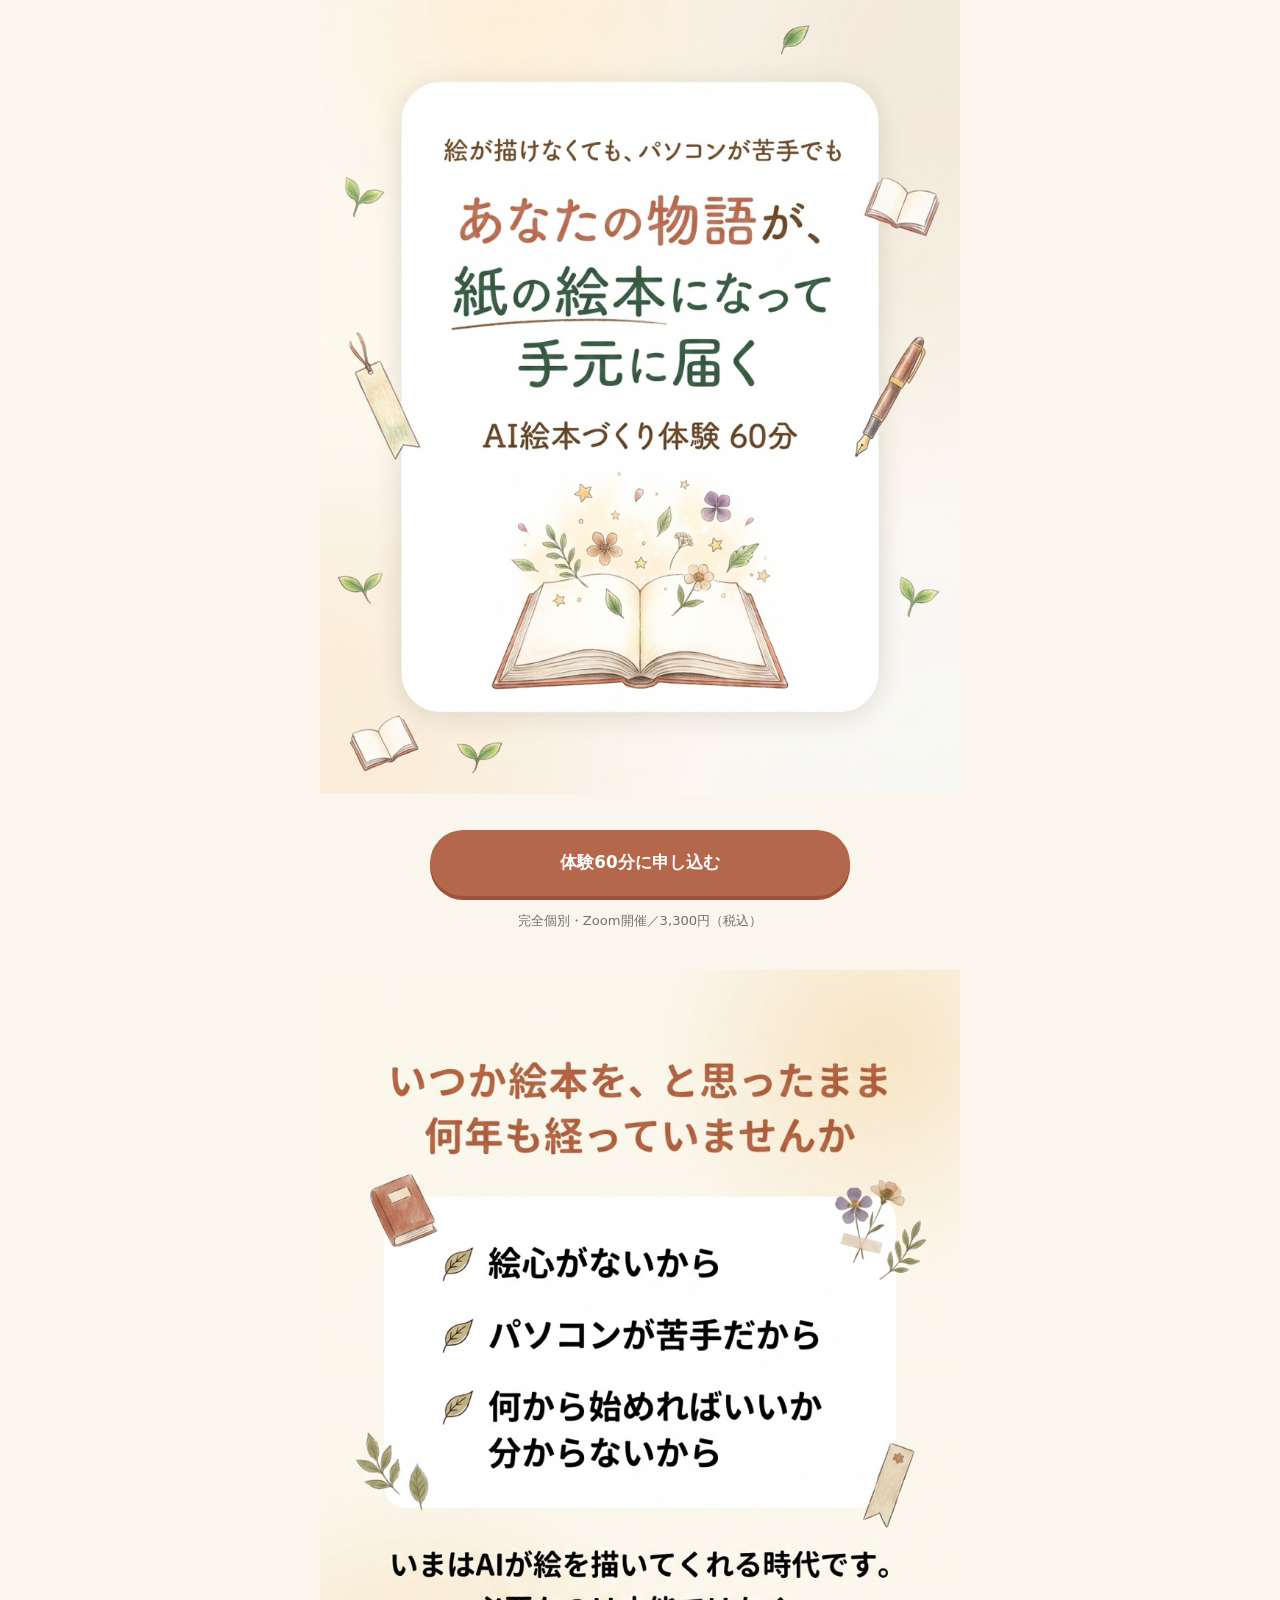
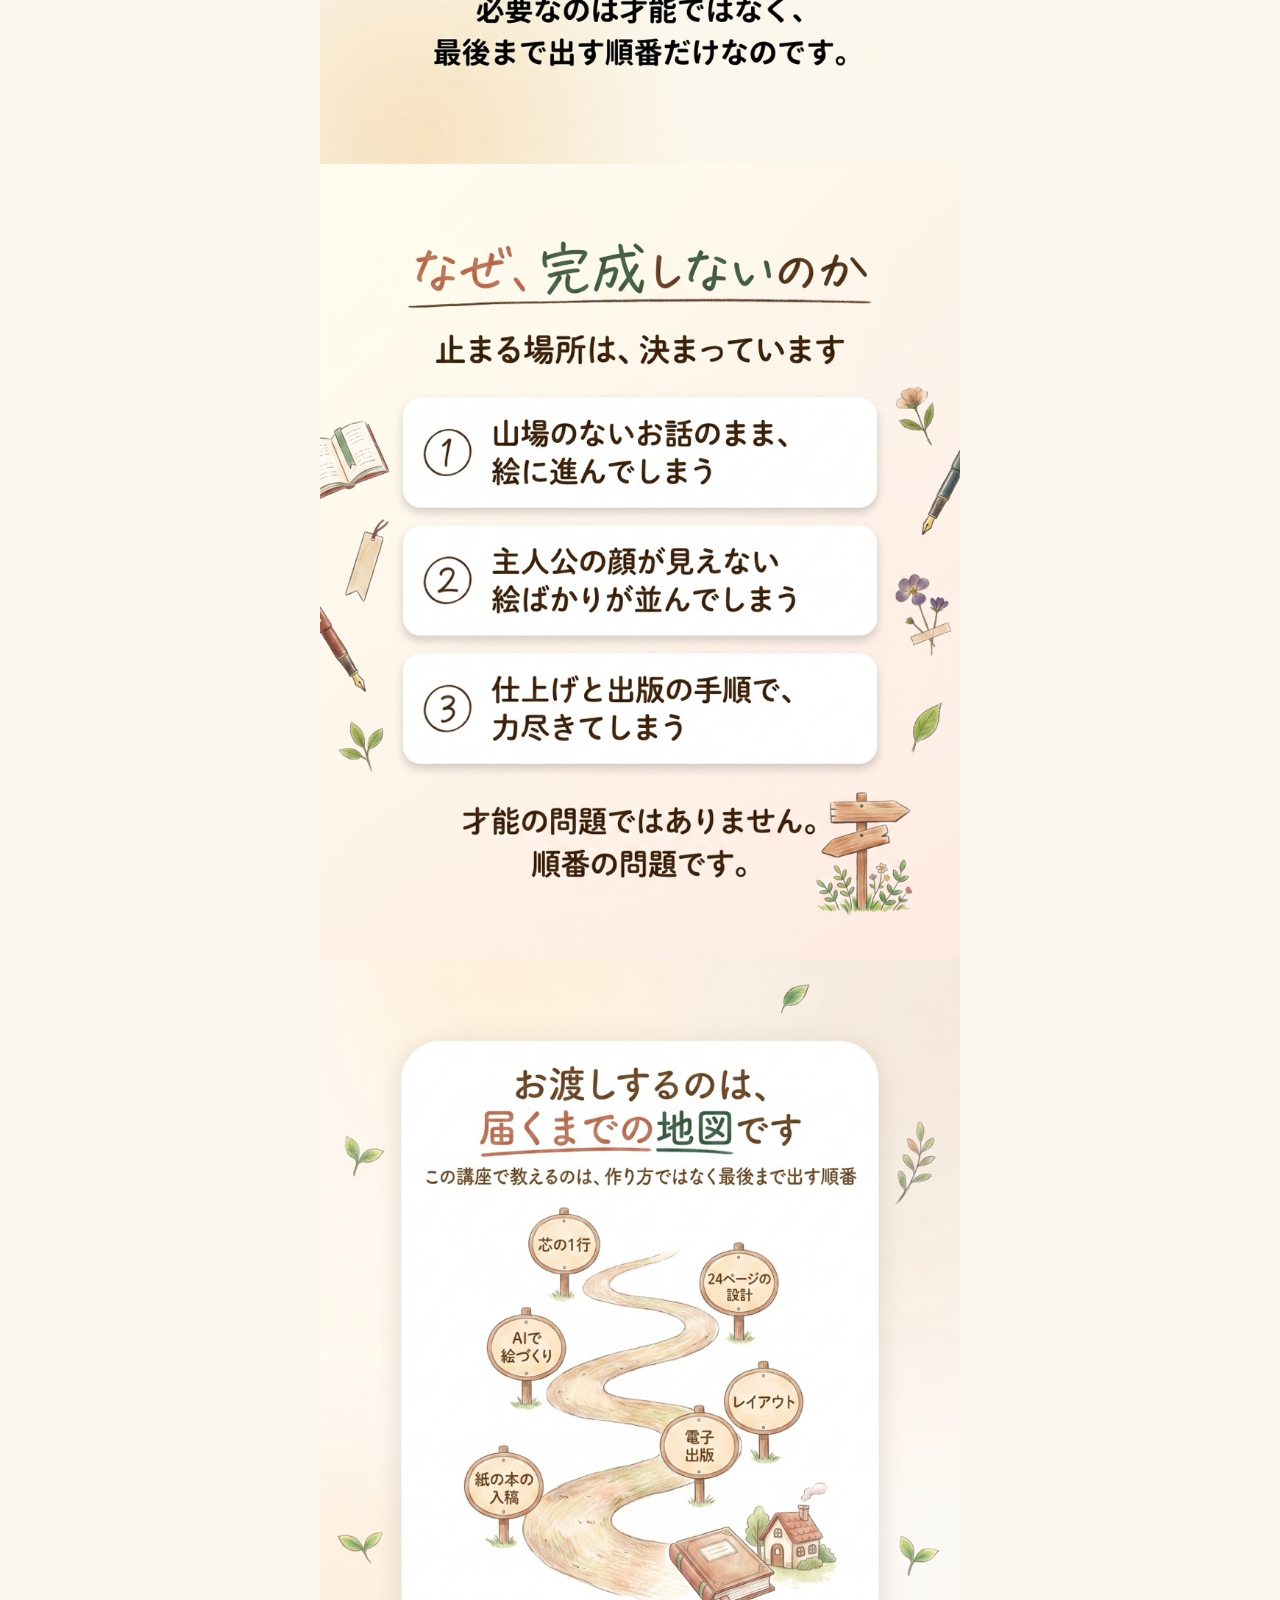
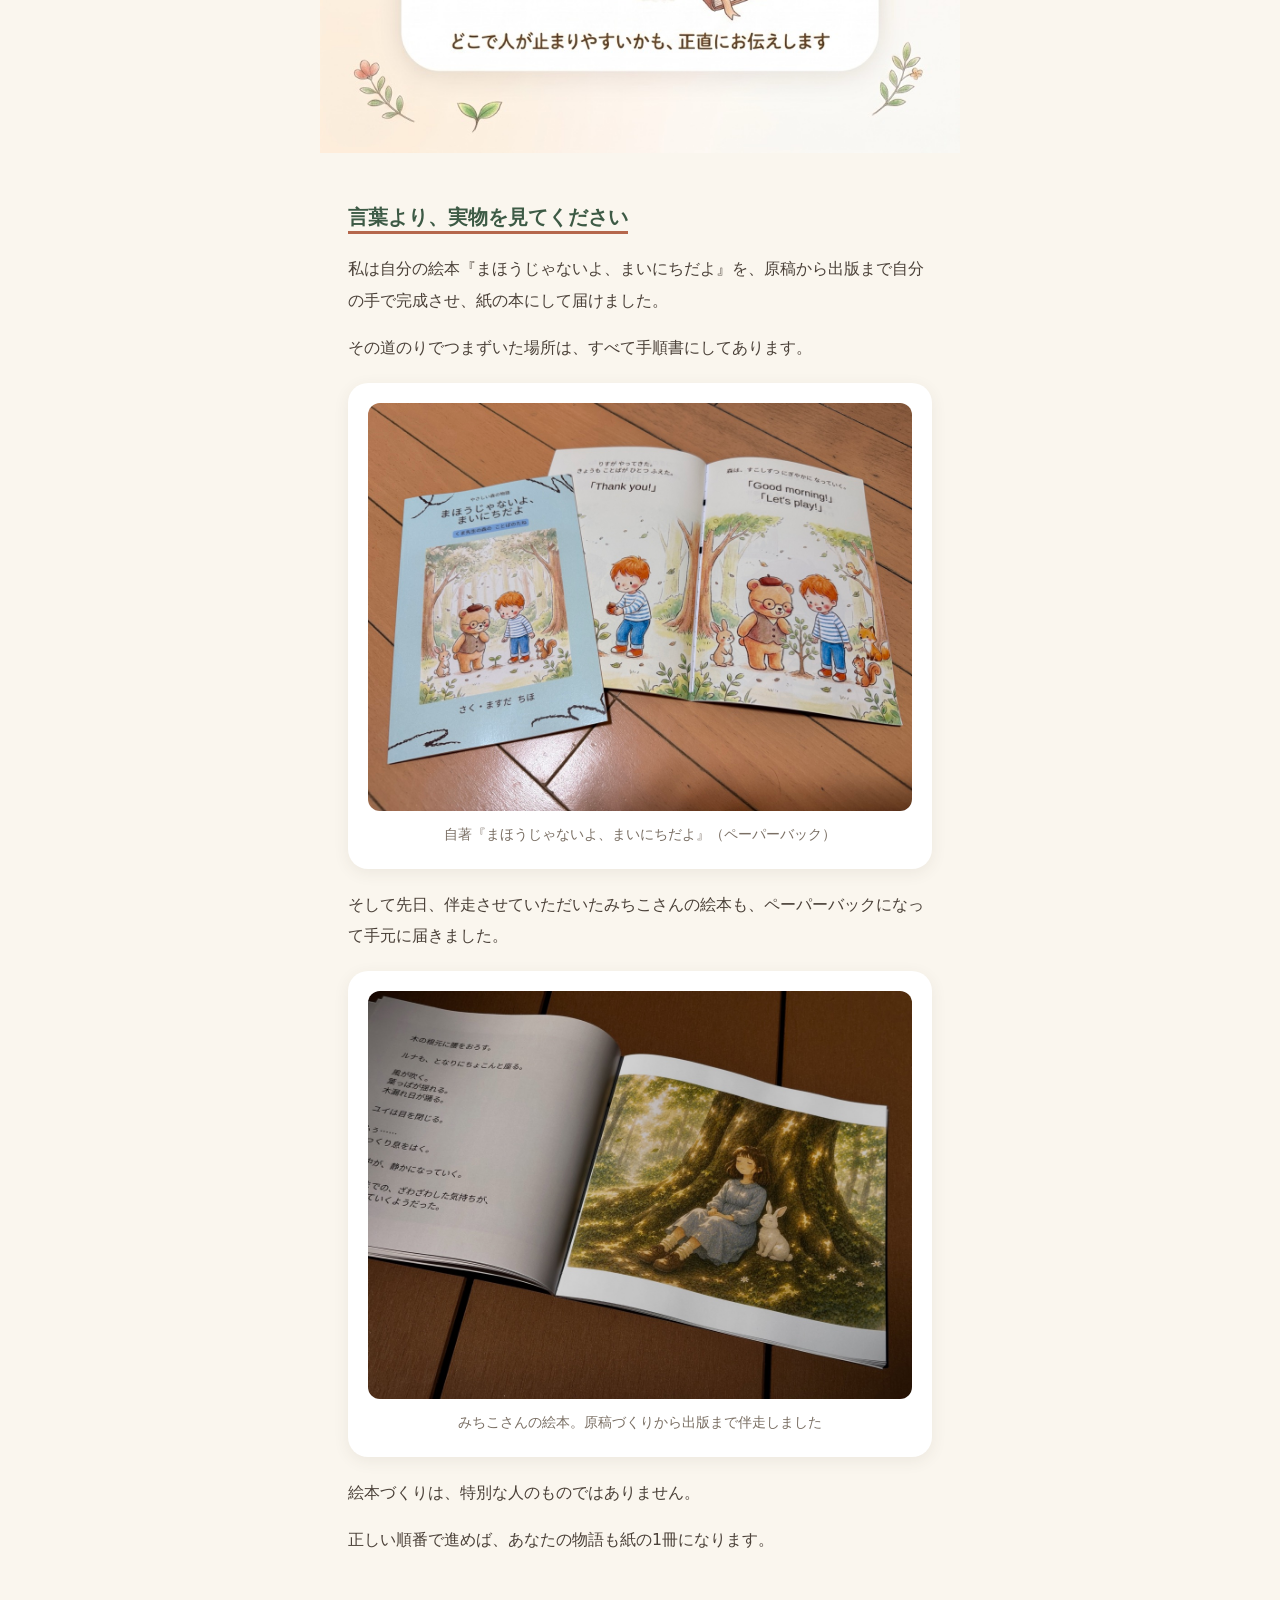
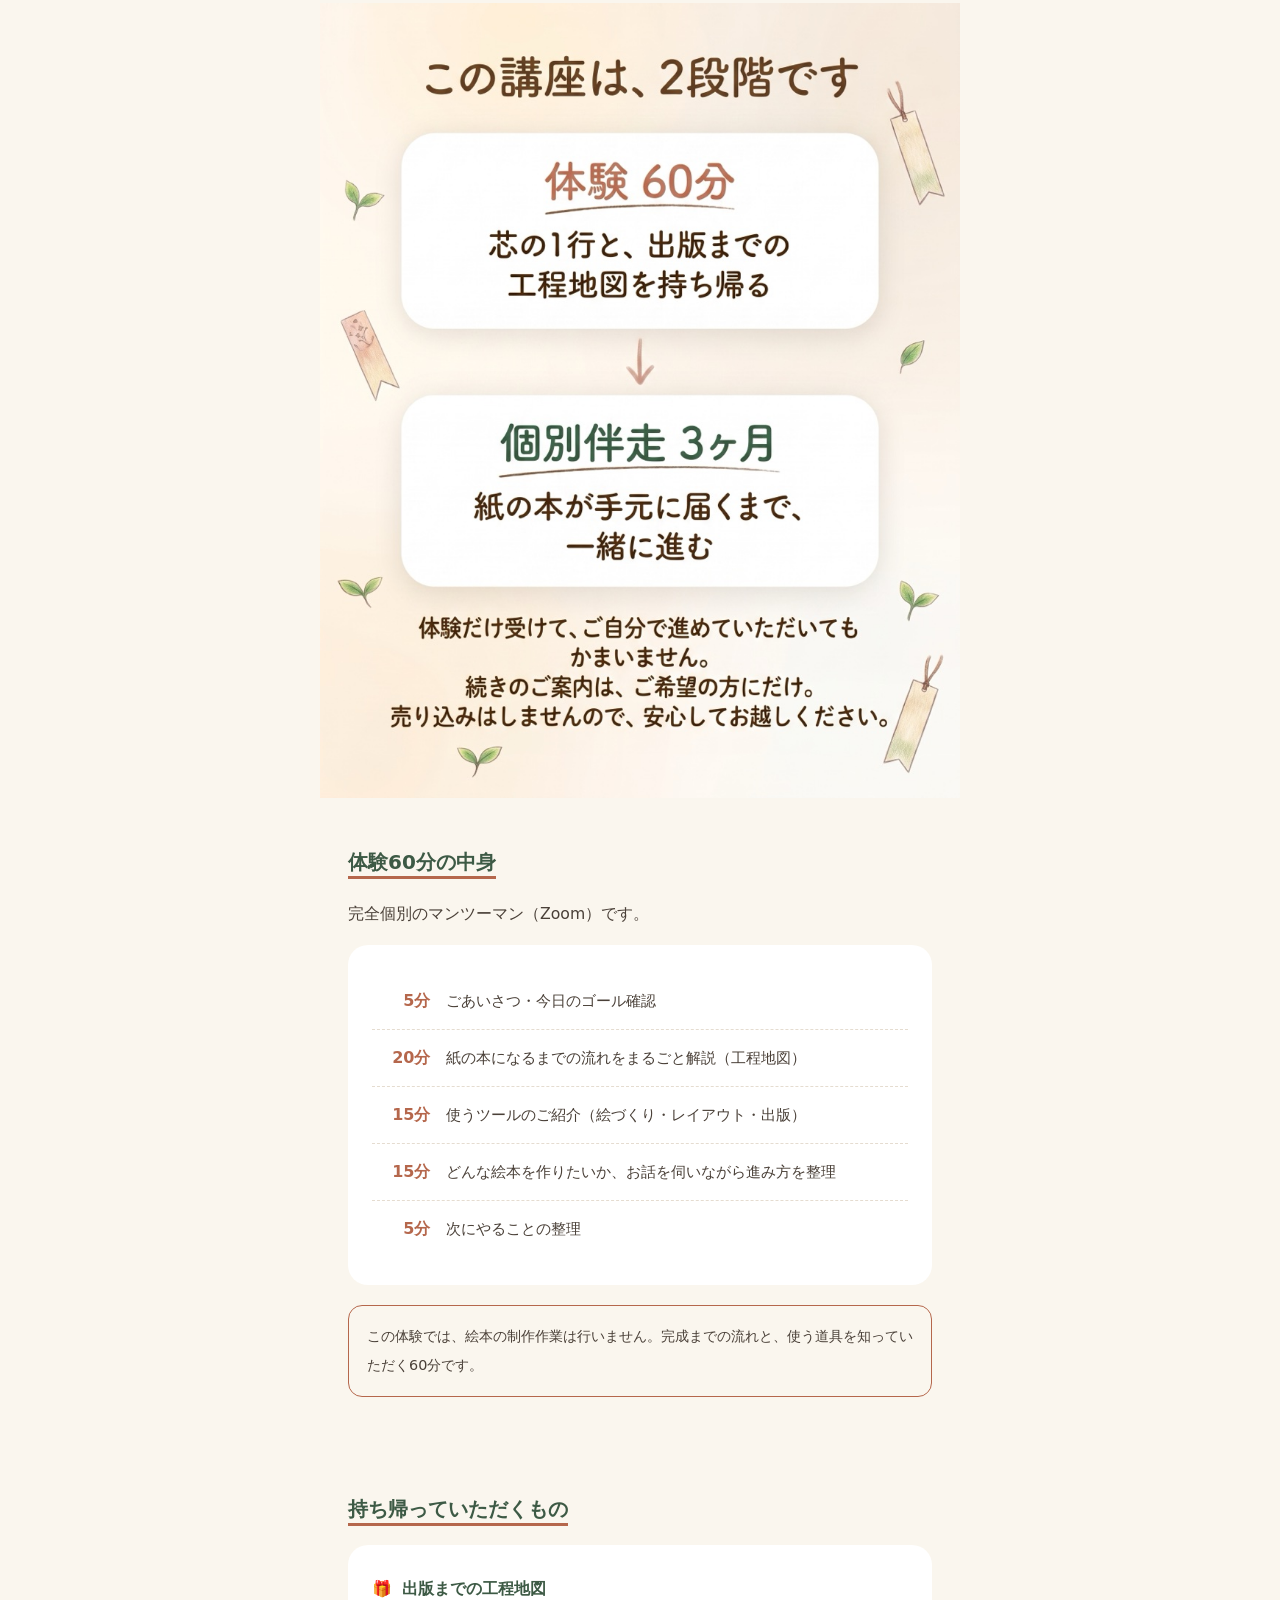
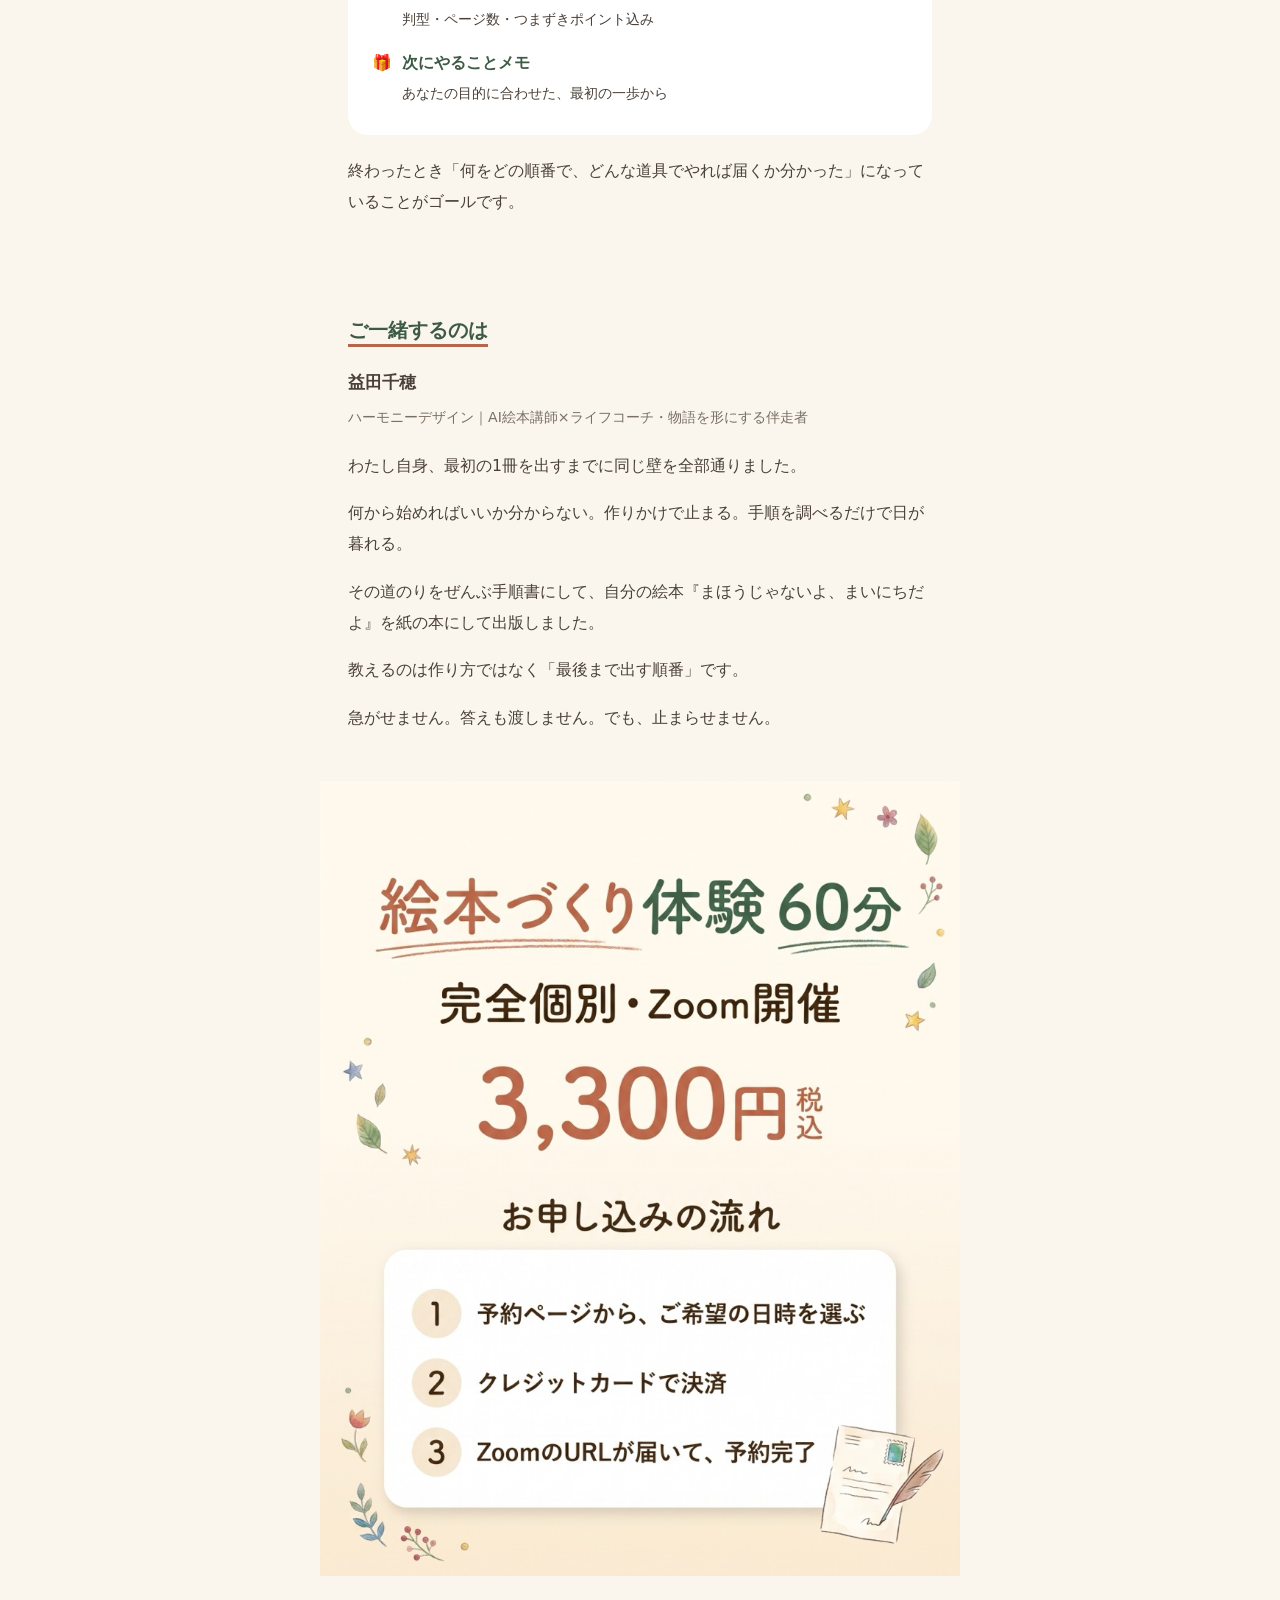
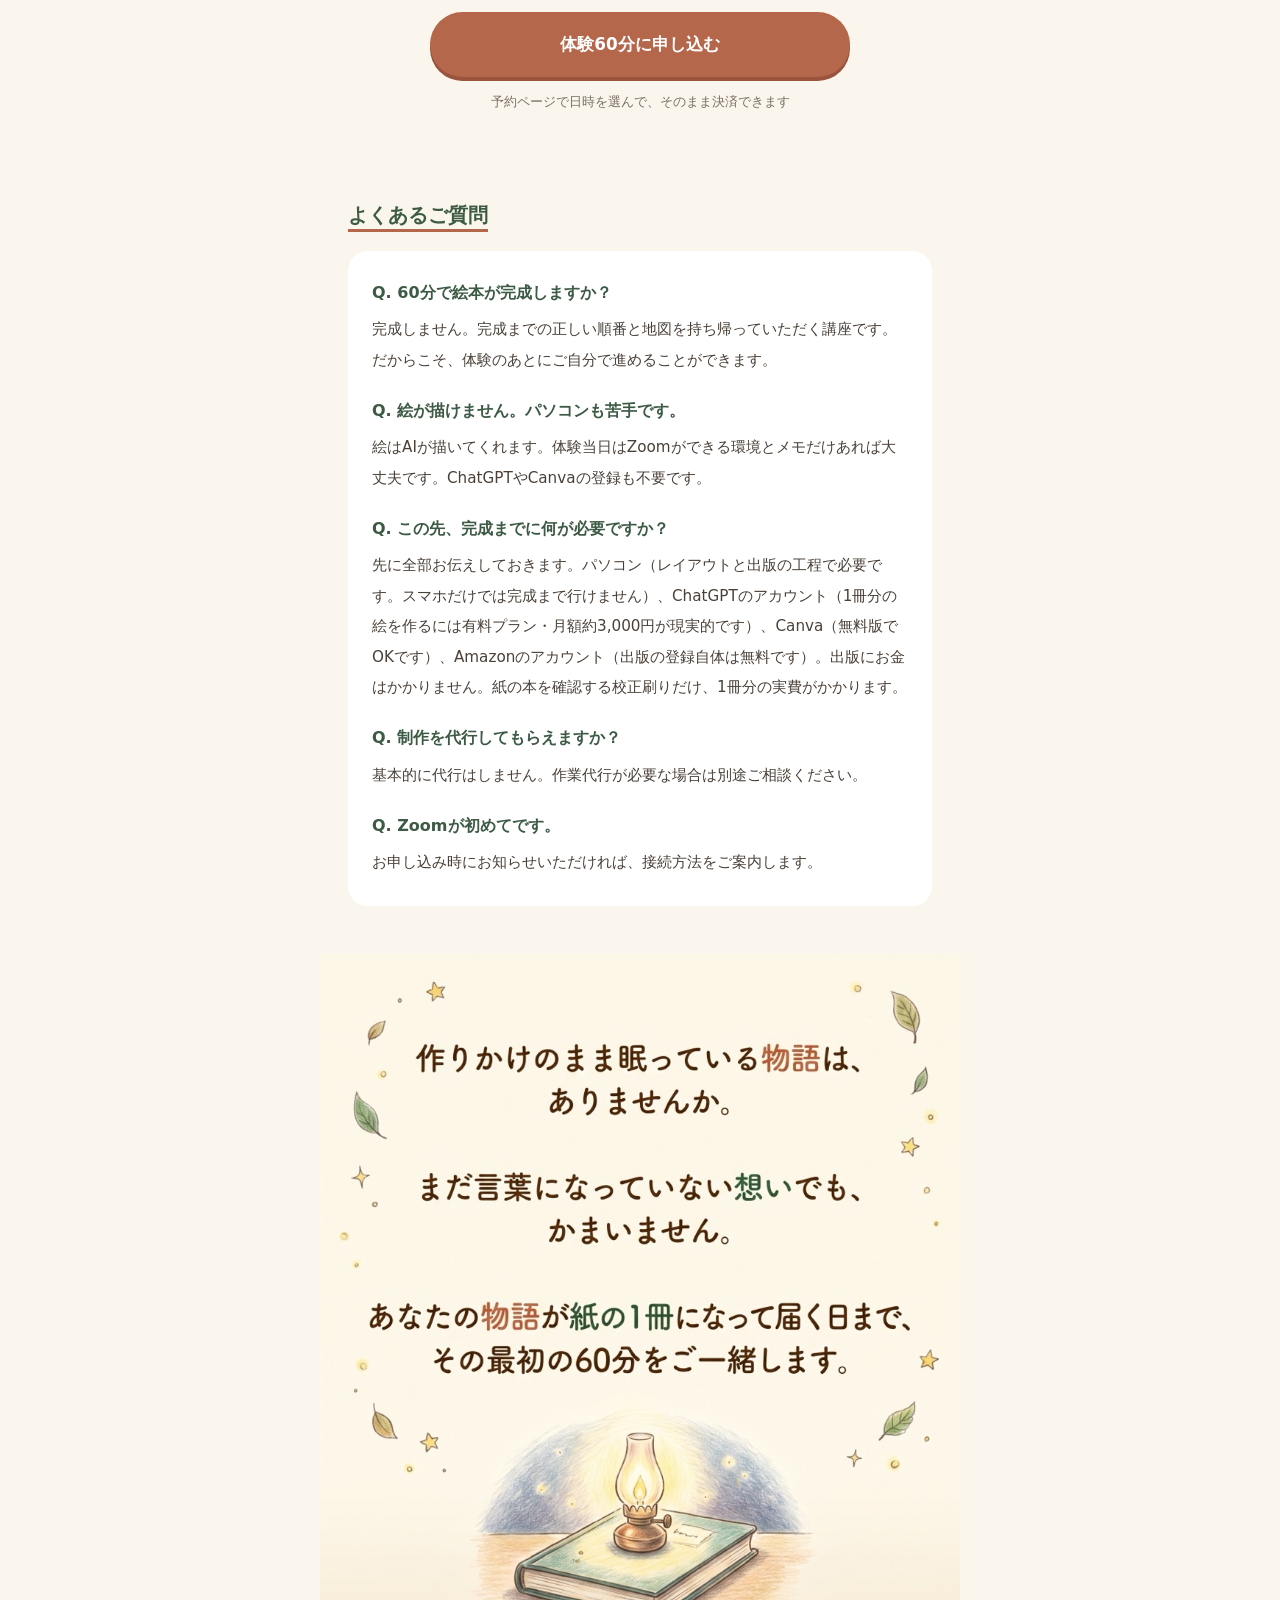
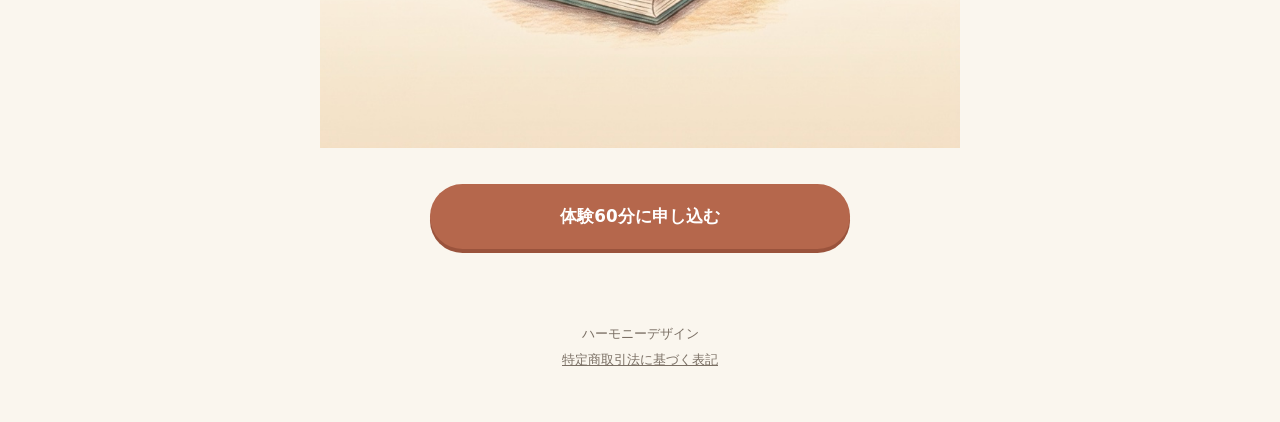
==== ehon/index.html @ e8690f85 "絵本講座LPを公開（体験の中身をツール紹介型に改訂・CTAはMOSH予約ページへ） Co-Authored-By: Claude Fable 5 <noreply@anthropic.com>" ====
<!doctype html>
<html lang="ja">
<head>
<meta charset="utf-8">
<meta name="viewport" content="width=device-width, initial-scale=1">
<title>あなたの物語を紙の絵本に｜AI絵本づくり体験60分</title>
<meta name="description" content="絵が描けなくても、パソコンが苦手でも。あなたの物語が紙の絵本になって手元に届く。AI絵本づくり体験60分。">
<style>
:root{
  --cream:#faf6ee;
  --terra:#b5674c;
  --terra-dark:#9a533c;
  --green:#3d5a45;
  --ink:#4a4038;
  --card:#ffffff;
}
*{margin:0;padding:0;box-sizing:border-box}
body{font-family:"Hiragino Maru Gothic ProN","Zen Maru Gothic",system-ui,sans-serif;
     background:var(--cream);color:var(--ink);line-height:2;text-align:left}
.wrap{max-width:640px;margin:0 auto}
.sec img{width:100%;display:block}
.txt{background:var(--cream);padding:48px 28px}
.txt h2{color:var(--green);font-size:1.25rem;font-weight:800;margin-bottom:20px;line-height:1.6}
.txt h2 span{border-bottom:3px solid var(--terra);padding-bottom:2px}
.txt p{font-size:.98rem;margin-bottom:16px}
.txt p:last-child{margin-bottom:0}
.photo{background:#fff;border-radius:20px;padding:20px;margin:20px 0;box-shadow:0 4px 16px rgba(74,64,56,.08)}
.photo img{width:100%;border-radius:12px;display:block}
.photo .cap{font-size:.85rem;color:#7a6f64;margin-top:10px;text-align:center}
.cta{padding:36px 28px;text-align:center;background:var(--cream)}
.cta a{display:block;max-width:420px;margin:0 auto;padding:20px 24px;background:var(--terra);
       color:#fff;font-weight:800;font-size:1.05rem;text-decoration:none;border-radius:999px;
       box-shadow:0 4px 0 var(--terra-dark);line-height:1.5}
.cta a:hover{transform:translateY(-1px)}
.cta .note{font-size:.82rem;color:#7a6f64;margin-top:12px}
.faq{background:#fff;border-radius:20px;padding:28px 24px;margin-top:8px}
.faq dt{font-weight:800;color:var(--green);margin-top:22px;line-height:1.7}
.faq dt:first-child{margin-top:0}
.faq dd{margin-top:8px;font-size:.95rem}
.profile-name{font-weight:800;font-size:1.05rem;margin-bottom:4px}
.profile-title{font-size:.88rem;color:#7a6f64;margin-bottom:18px}
footer{padding:36px 28px 48px;text-align:center;font-size:.82rem;color:#7a6f64}
footer a{color:#7a6f64}
.timeline{background:#fff;border-radius:20px;padding:28px 24px;margin-top:8px}
.timeline .row{display:flex;gap:16px;padding:12px 4px;border-bottom:1px dashed #e5dcd0;align-items:baseline}
.timeline .row:last-child{border-bottom:none}
.timeline .min{color:var(--terra);font-weight:800;white-space:nowrap;min-width:3.4em;text-align:right}
.timeline .what{font-size:.95rem}
.note-box{background:var(--cream);border:1.5px solid var(--terra);border-radius:14px;padding:16px 18px;margin-top:20px;font-size:.9rem}
.omiyage{background:#fff;border-radius:20px;padding:28px 24px;margin-top:8px;list-style:none}
.omiyage li{position:relative;padding-left:30px;margin-bottom:14px;font-weight:800;color:var(--green)}
.omiyage li:last-child{margin-bottom:0}
.omiyage li::before{content:"🎁";position:absolute;left:0}
.omiyage li small{display:block;font-weight:400;color:var(--ink);font-size:.88rem}
</style>
</head>
<body>
<div class="wrap">

  <!-- 1. ヒーロー -->
  <div class="sec"><img src="lp_01_hero.jpg" alt="あなたの物語が、紙の絵本になって手元に届く。AI絵本づくり体験60分"></div>

  <div class="cta">
    <a href="https://mosh.jp/services/403254">体験60分に申し込む</a>
    <div class="note">完全個別・Zoom開催／3,300円（税込）</div>
  </div>

  <!-- 2. 共感導入 -->
  <div class="sec"><img src="lp_02_kyokan.jpg" alt="いつか絵本を、と思ったまま何年も経っていませんか"></div>

  <!-- 3. なぜ完成しないのか -->
  <div class="sec"><img src="lp_03_naze.jpg" alt="なぜ完成しないのか。止まる場所は決まっています"></div>

  <!-- 4. 届くまでの地図 -->
  <div class="sec"><img src="lp_04_michisuji.jpg" alt="お渡しするのは届くまでの地図です"></div>

  <!-- 5. 実例（実写真・HTMLテキスト） -->
  <div class="txt">
    <h2><span>言葉より、実物を見てください</span></h2>
    <p>私は自分の絵本『まほうじゃないよ、まいにちだよ』を、原稿から出版まで自分の手で完成させ、紙の本にして届けました。</p>
    <p>その道のりでつまずいた場所は、すべて手順書にしてあります。</p>
    <div class="photo">
      <img src="photo_jicho.jpg" alt="自著『まほうじゃないよ、まいにちだよ』の紙版">
      <div class="cap">自著『まほうじゃないよ、まいにちだよ』（ペーパーバック）</div>
    </div>
    <p>そして先日、伴走させていただいたみちこさんの絵本も、ペーパーバックになって手元に届きました。</p>
    <div class="photo">
      <img src="photo_michiko.jpg" alt="みちこさんの絵本のペーパーバック">
      <div class="cap">みちこさんの絵本。原稿づくりから出版まで伴走しました</div>
    </div>
    <p>絵本づくりは、特別な人のものではありません。</p>
    <p>正しい順番で進めば、あなたの物語も紙の1冊になります。</p>
  </div>

  <!-- 6. 講座全体の道 -->
  <div class="sec"><img src="lp_06_kaidan.jpg" alt="この講座は2段階です。体験60分と個別伴走3ヶ月"></div>

  <!-- 7. 体験の中身 -->
  <div class="txt">
    <h2><span>体験60分の中身</span></h2>
    <p>完全個別のマンツーマン（Zoom）です。</p>
    <div class="timeline">
      <div class="row"><span class="min">5分</span><span class="what">ごあいさつ・今日のゴール確認</span></div>
      <div class="row"><span class="min">20分</span><span class="what">紙の本になるまでの流れをまるごと解説（工程地図）</span></div>
      <div class="row"><span class="min">15分</span><span class="what">使うツールのご紹介（絵づくり・レイアウト・出版）</span></div>
      <div class="row"><span class="min">15分</span><span class="what">どんな絵本を作りたいか、お話を伺いながら進み方を整理</span></div>
      <div class="row"><span class="min">5分</span><span class="what">次にやることの整理</span></div>
    </div>
    <div class="note-box">この体験では、絵本の制作作業は行いません。完成までの流れと、使う道具を知っていただく60分です。</div>
  </div>

  <div class="txt">
    <h2><span>持ち帰っていただくもの</span></h2>
    <ul class="omiyage">
      <li>出版までの工程地図<small>判型・ページ数・つまずきポイント込み</small></li>
      <li>次にやることメモ<small>あなたの目的に合わせた、最初の一歩から</small></li>
    </ul>
    <p style="margin-top:20px">終わったとき「何をどの順番で、どんな道具でやれば届くか分かった」になっていることがゴールです。</p>
  </div>

  <!-- 8. プロフィール（HTMLテキスト） -->
  <div class="txt">
    <h2><span>ご一緒するのは</span></h2>
    <div class="profile-name">益田千穂</div>
    <div class="profile-title">ハーモニーデザイン｜AI絵本講師×ライフコーチ・物語を形にする伴走者</div>
    <p>わたし自身、最初の1冊を出すまでに同じ壁を全部通りました。</p>
    <p>何から始めればいいか分からない。作りかけで止まる。手順を調べるだけで日が暮れる。</p>
    <p>その道のりをぜんぶ手順書にして、自分の絵本『まほうじゃないよ、まいにちだよ』を紙の本にして出版しました。</p>
    <p>教えるのは作り方ではなく「最後まで出す順番」です。</p>
    <p>急がせません。答えも渡しません。でも、止まらせません。</p>
  </div>

  <!-- 9. 価格・申込 -->
  <div class="sec"><img src="lp_09_price.jpg" alt="絵本づくり体験60分 3,300円（税込・クレジットカード決済）お申し込みの流れ"></div>

  <div class="cta">
    <a href="https://mosh.jp/services/403254">体験60分に申し込む</a>
    <div class="note">予約ページで日時を選んで、そのまま決済できます</div>
  </div>

  <!-- 10. FAQ（HTMLテキスト） -->
  <div class="txt">
    <h2><span>よくあるご質問</span></h2>
    <dl class="faq">
      <dt>Q. 60分で絵本が完成しますか？</dt>
      <dd>完成しません。完成までの正しい順番と地図を持ち帰っていただく講座です。だからこそ、体験のあとにご自分で進めることができます。</dd>
      <dt>Q. 絵が描けません。パソコンも苦手です。</dt>
      <dd>絵はAIが描いてくれます。体験当日はZoomができる環境とメモだけあれば大丈夫です。ChatGPTやCanvaの登録も不要です。</dd>
      <dt>Q. この先、完成までに何が必要ですか？</dt>
      <dd>先に全部お伝えしておきます。パソコン（レイアウトと出版の工程で必要です。スマホだけでは完成まで行けません）、ChatGPTのアカウント（1冊分の絵を作るには有料プラン・月額約3,000円が現実的です）、Canva（無料版でOKです）、Amazonのアカウント（出版の登録自体は無料です）。出版にお金はかかりません。紙の本を確認する校正刷りだけ、1冊分の実費がかかります。</dd>
      <dt>Q. 制作を代行してもらえますか？</dt>
      <dd>基本的に代行はしません。作業代行が必要な場合は別途ご相談ください。</dd>
      <dt>Q. Zoomが初めてです。</dt>
      <dd>お申し込み時にお知らせいただければ、接続方法をご案内します。</dd>
    </dl>
  </div>

  <!-- 11. 締め -->
  <div class="sec"><img src="lp_11_cta.jpg" alt="作りかけのまま眠っている物語はありませんか"></div>

  <div class="cta">
    <a href="https://mosh.jp/services/403254">体験60分に申し込む</a>
  </div>

  <footer>
    ハーモニーデザイン<br>
    <a href="https://www.linowellbeing.com/tokusho/">特定商取引法に基づく表記</a>
  </footer>

</div>
</body>
</html>
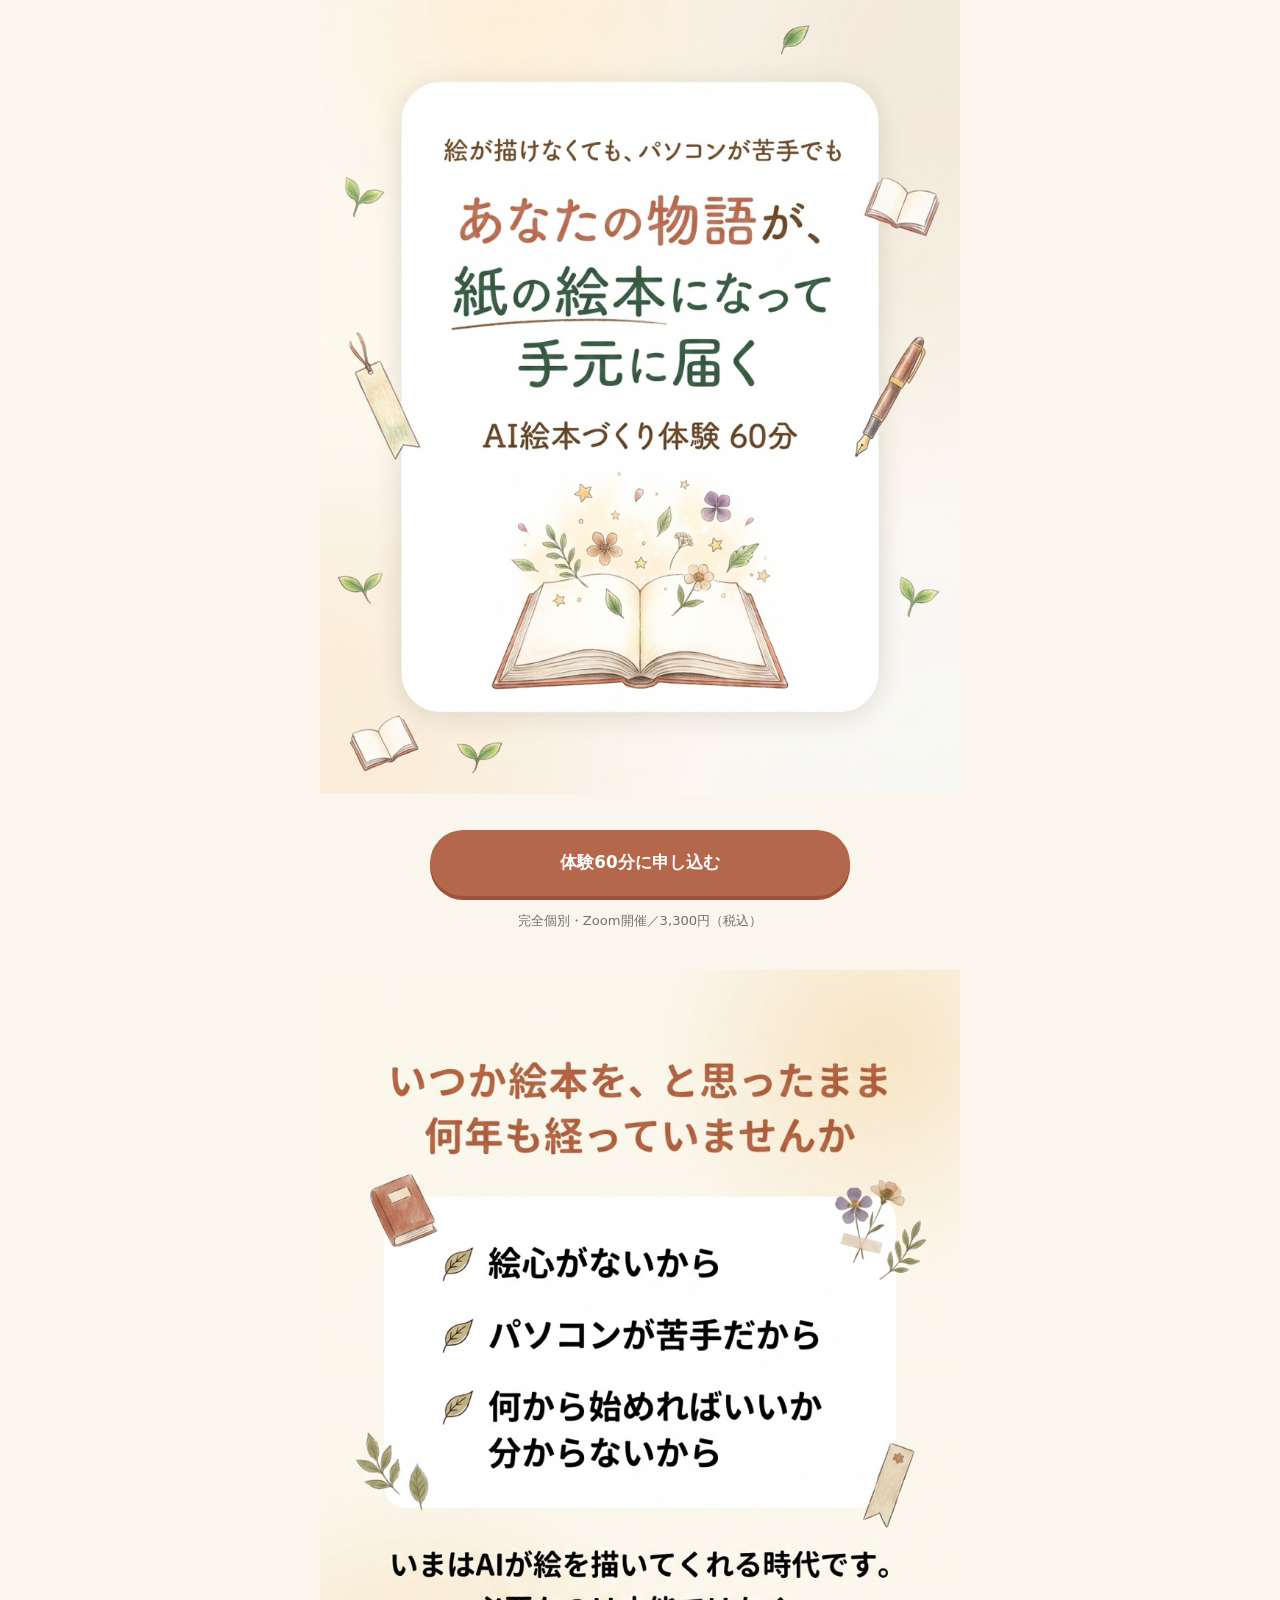
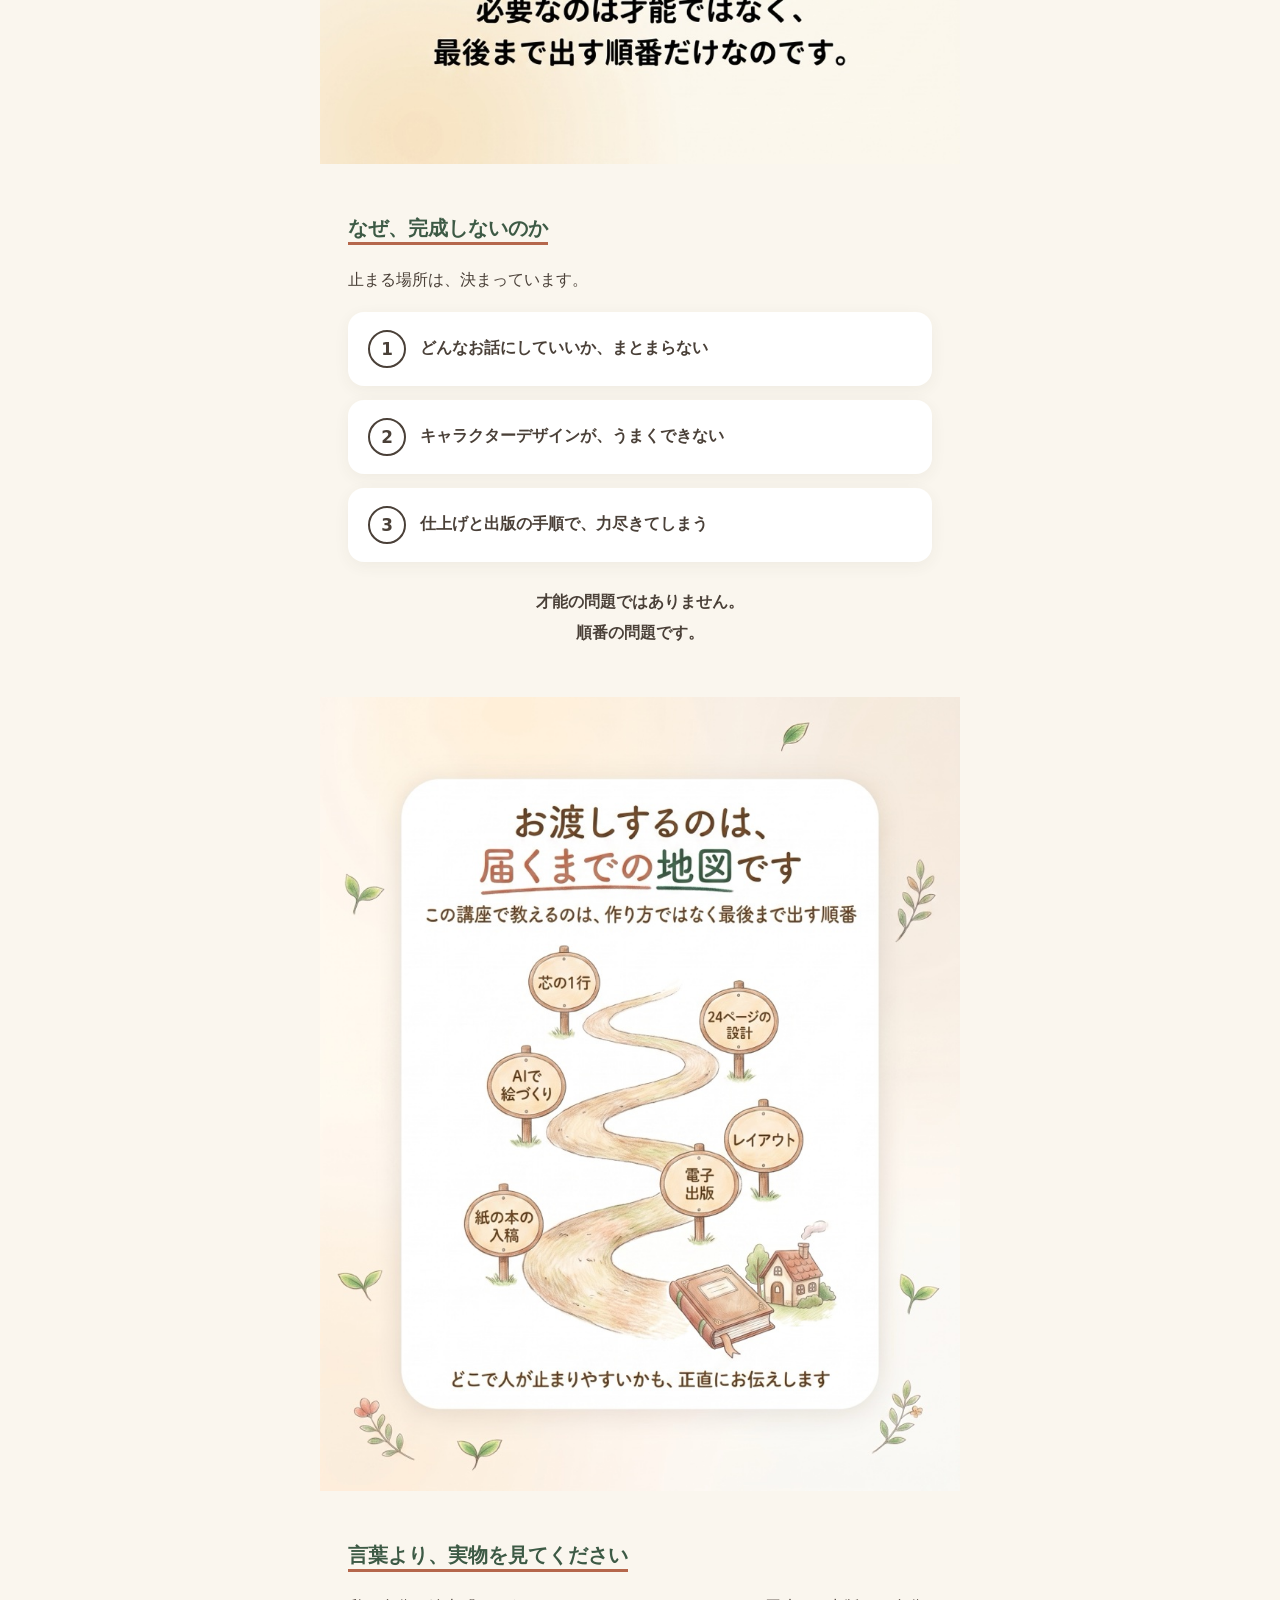
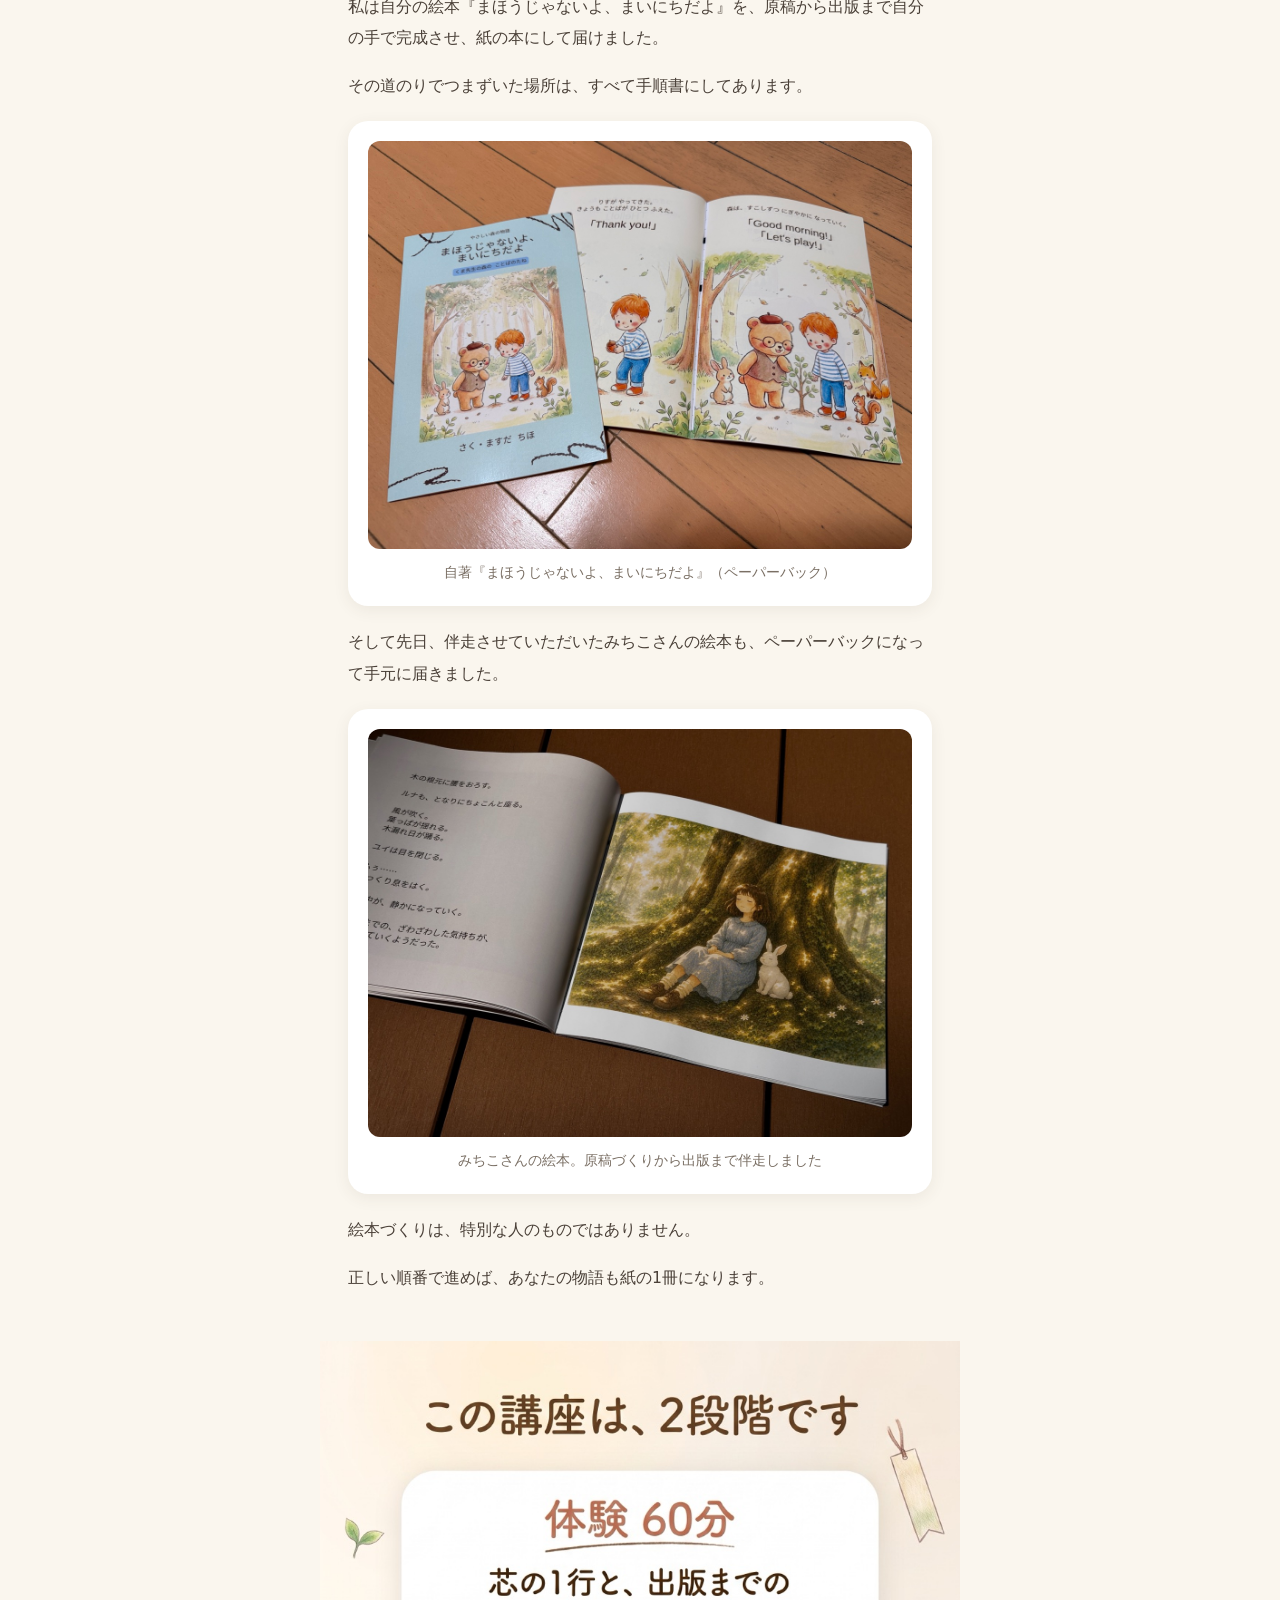
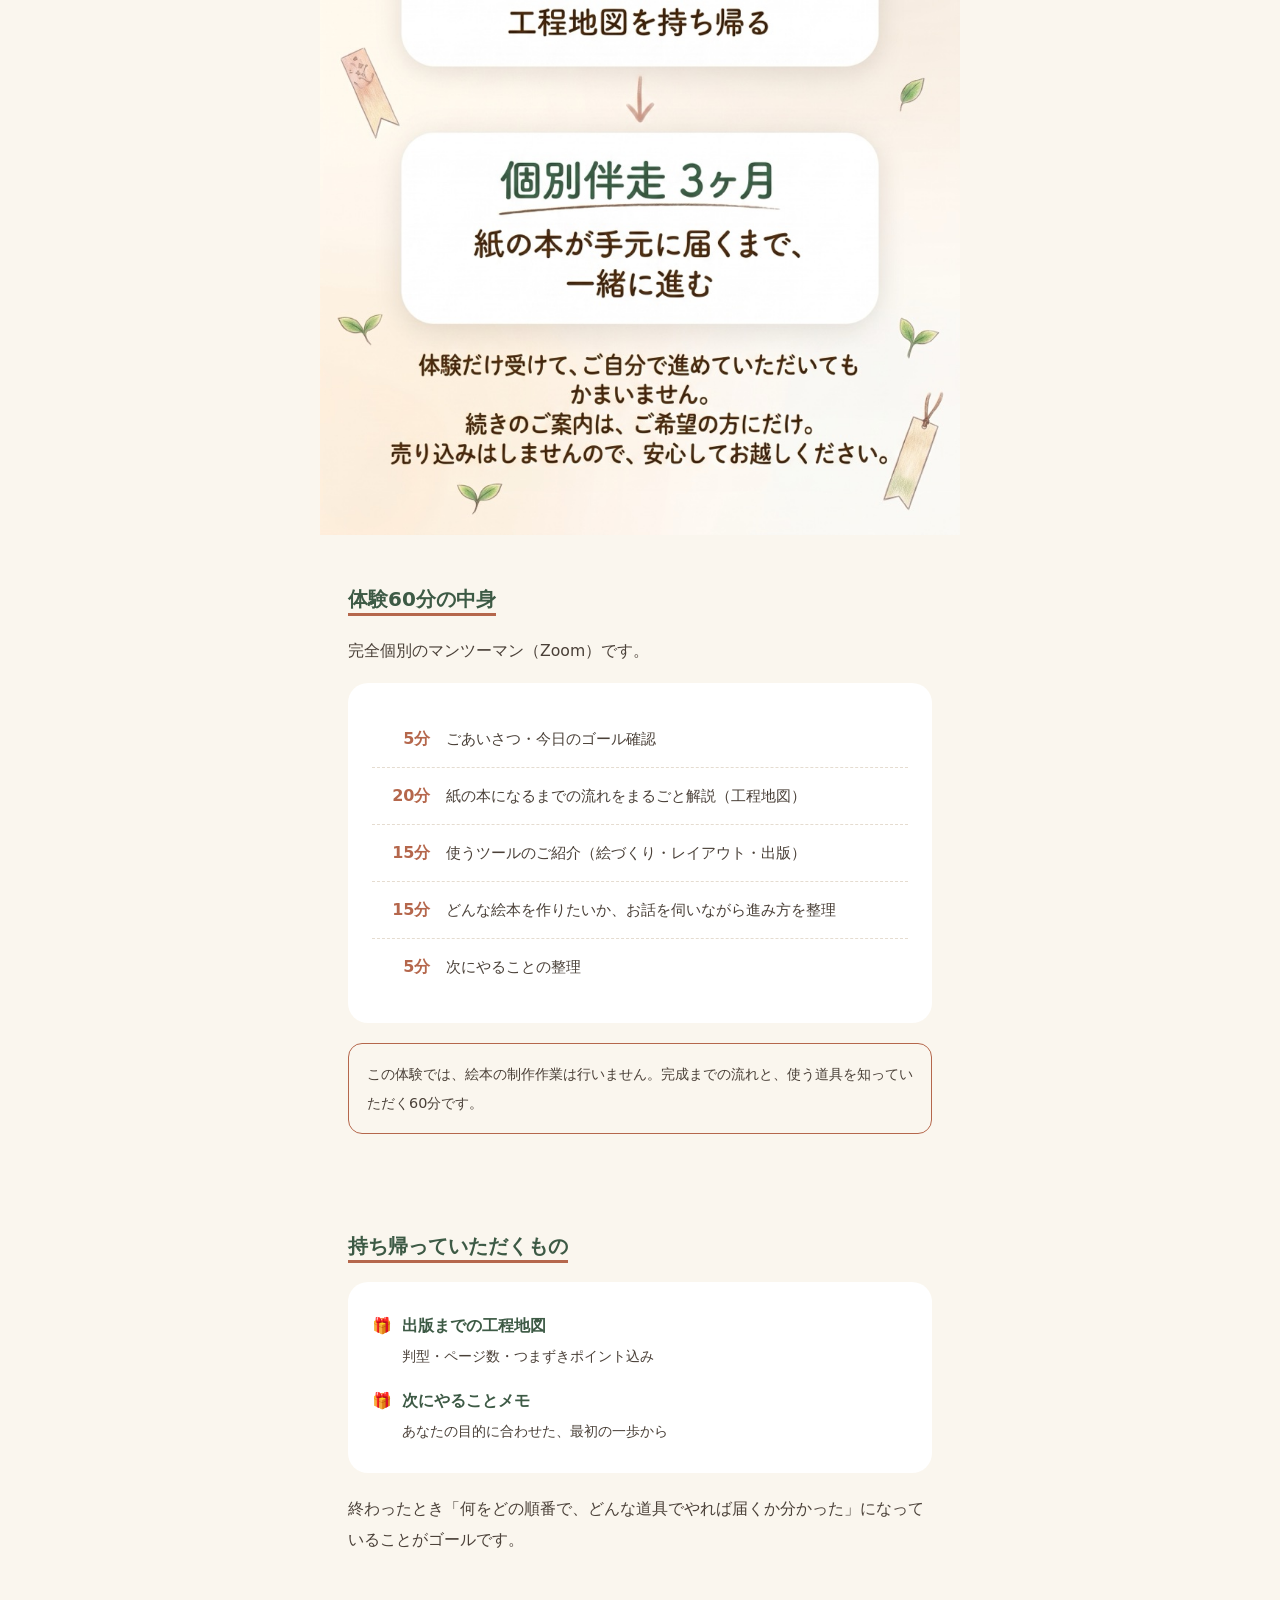
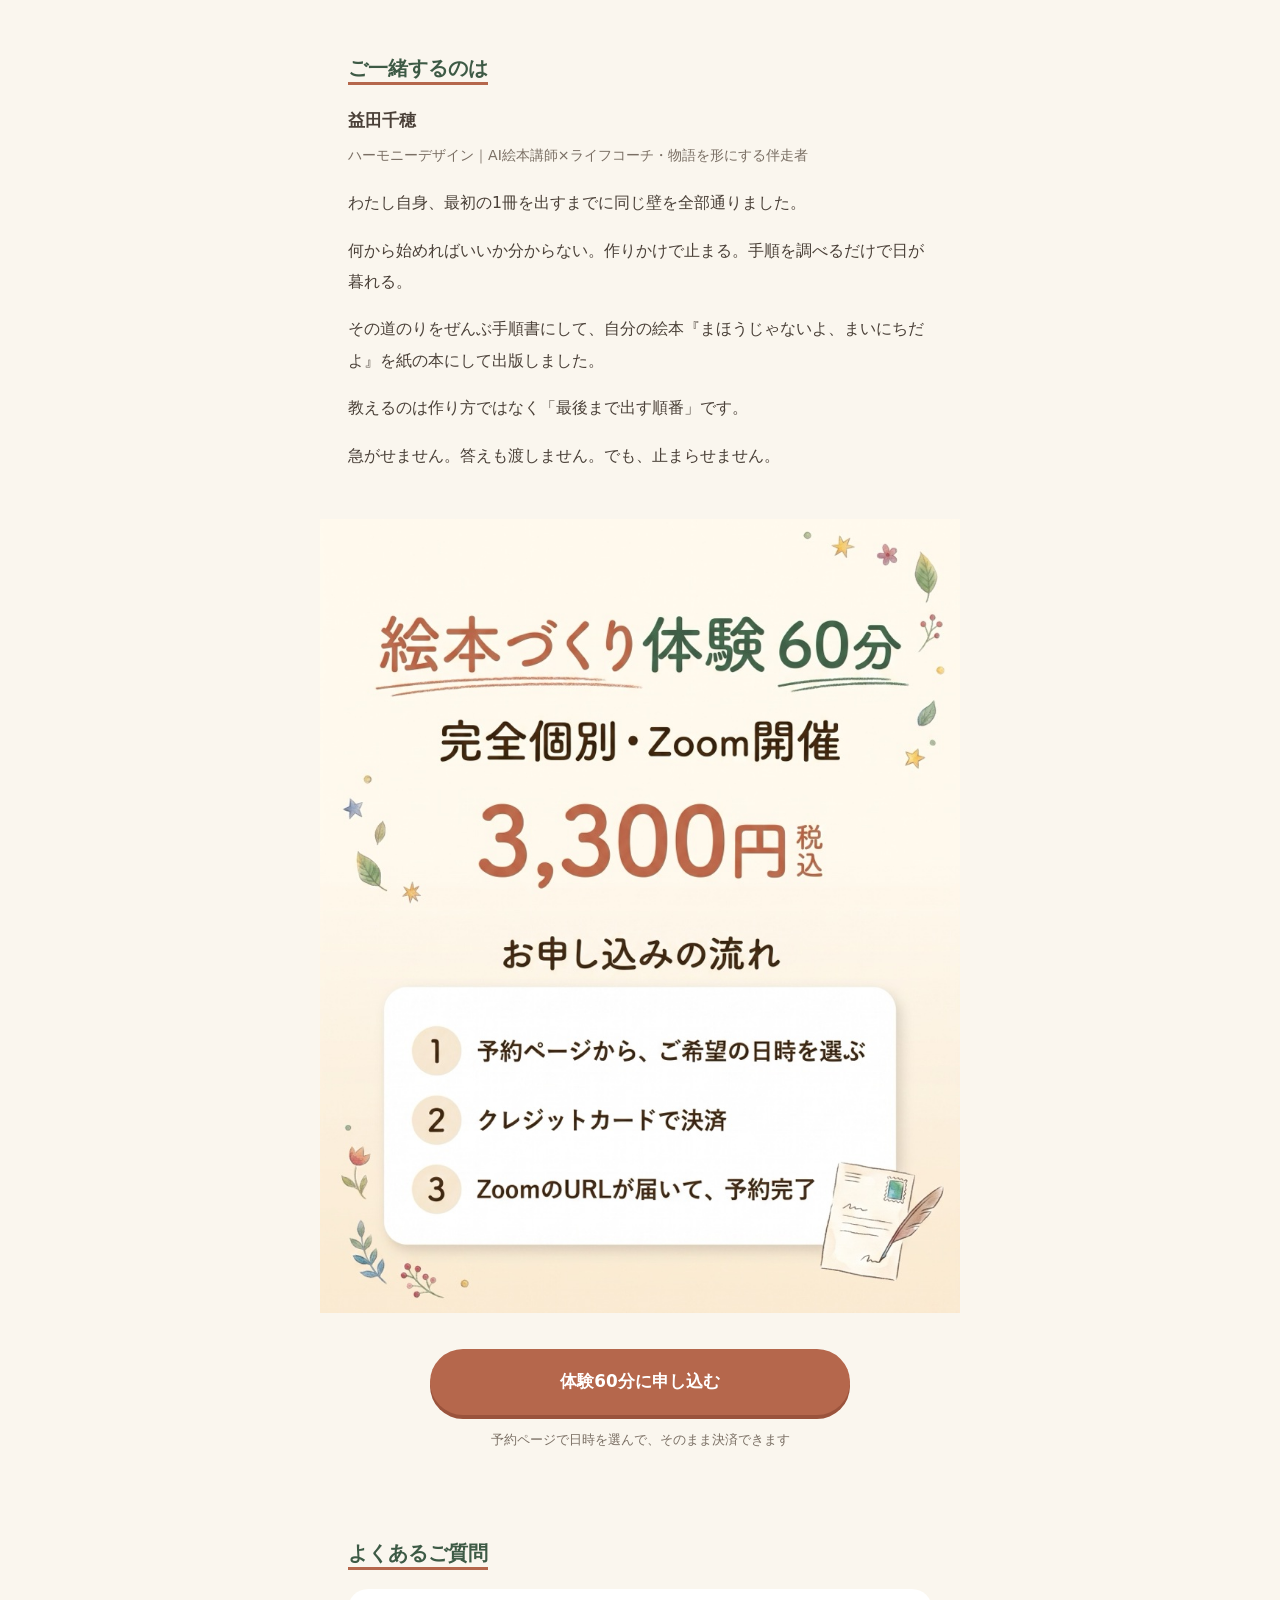
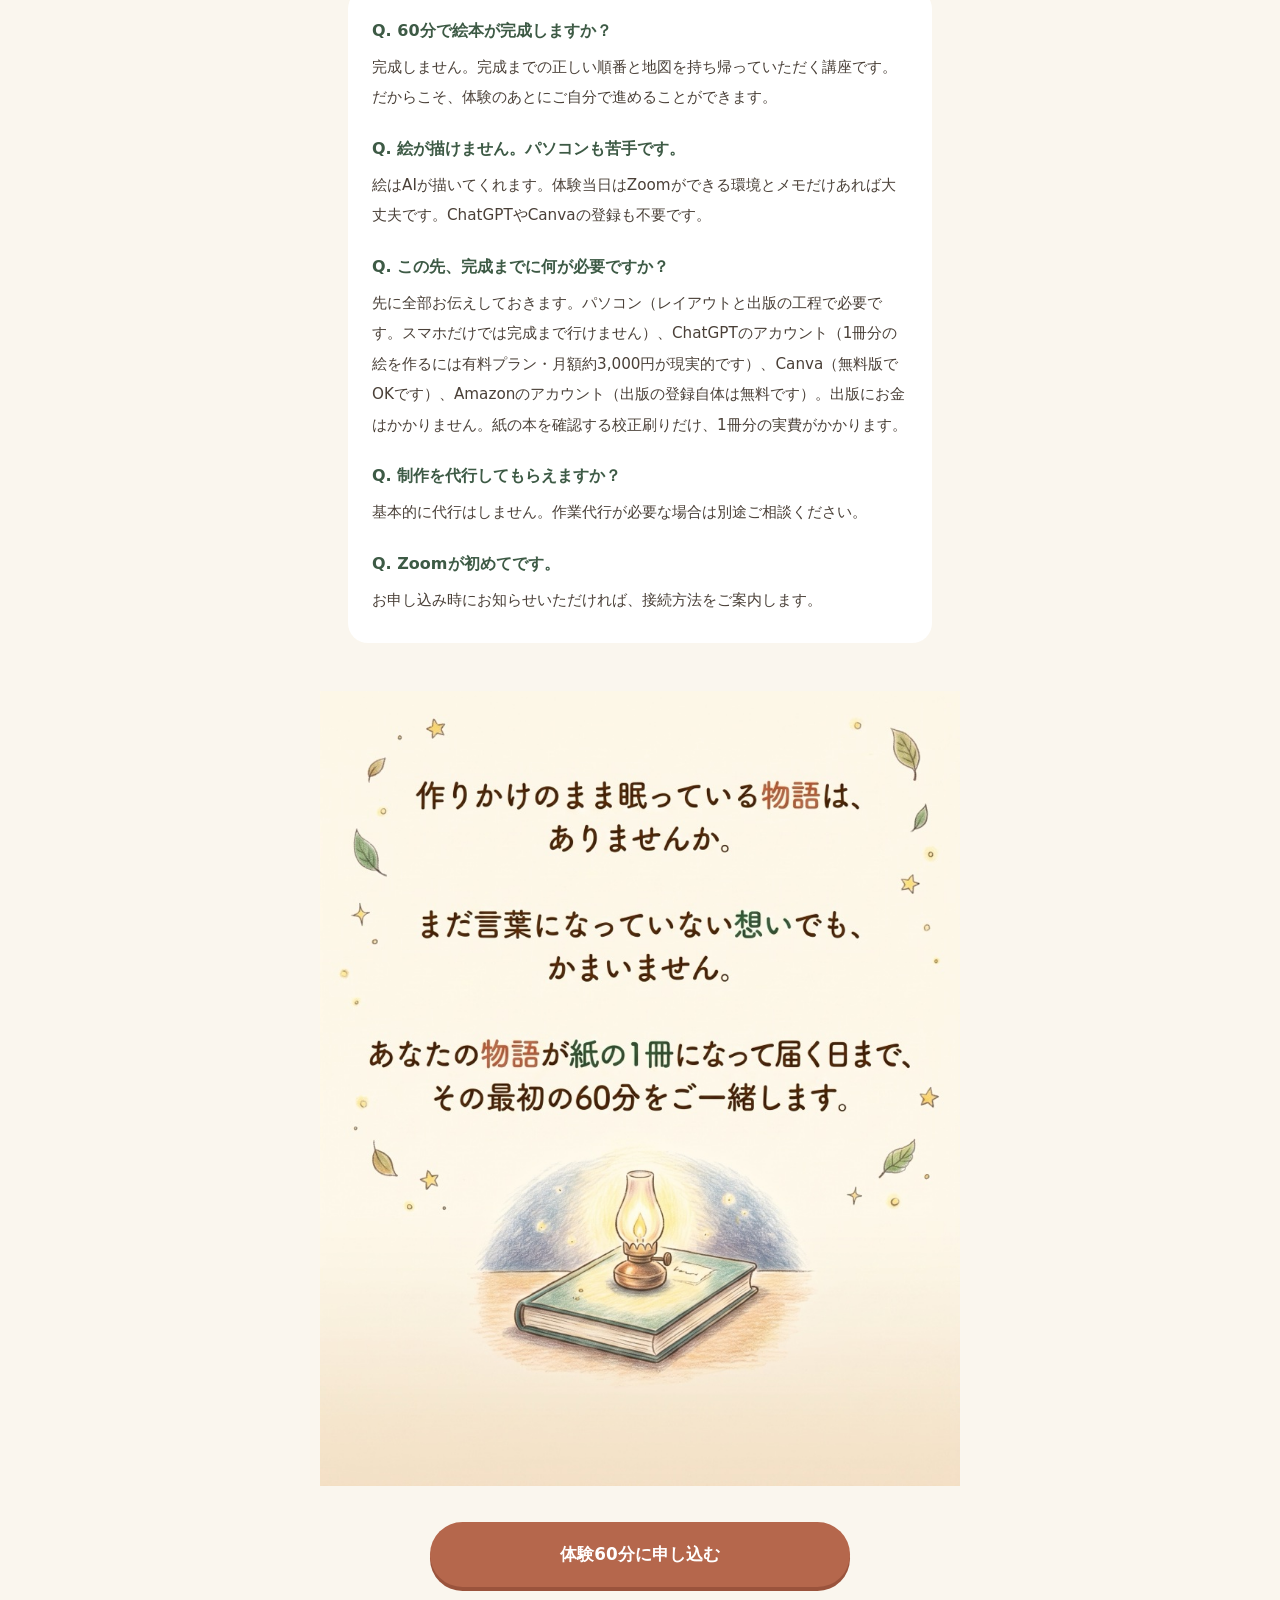
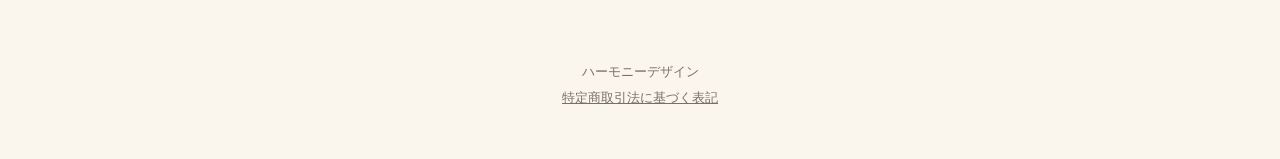
==== commit 4438fc15: "絵本LP: つまずき3点を改訂しHTML化、FAQ代行回答とプロフィール末尾を修正 Co-Authored-By: Claude Fable 5 <noreply@anthropic.com>" ====
--- a/ehon/index.html
+++ b/ehon/index.html
@@ -52,6 +52,10 @@
 .omiyage li:last-child{margin-bottom:0}
 .omiyage li::before{content:"🎁";position:absolute;left:0}
 .omiyage li small{display:block;font-weight:400;color:var(--ink);font-size:.88rem}
+.naze-list{list-style:none;margin-top:8px}
+.naze-list li{display:flex;gap:14px;align-items:center;background:#fff;border-radius:16px;padding:18px 20px;margin-bottom:14px;box-shadow:0 4px 16px rgba(74,64,56,.06);font-weight:800;line-height:1.8}
+.naze-list .num{flex:none;width:38px;height:38px;border-radius:50%;border:2px solid var(--ink);display:flex;align-items:center;justify-content:center;font-size:1.05rem}
+.naze-close{text-align:center;font-weight:800;font-size:1.05rem;margin-top:24px}
 </style>
 </head>
 <body>
@@ -69,7 +73,16 @@
   <div class="sec"><img src="lp_02_kyokan.jpg" alt="いつか絵本を、と思ったまま何年も経っていませんか"></div>
 
   <!-- 3. なぜ完成しないのか -->
-  <div class="sec"><img src="lp_03_naze.jpg" alt="なぜ完成しないのか。止まる場所は決まっています"></div>
+  <div class="txt">
+    <h2><span>なぜ、完成しないのか</span></h2>
+    <p>止まる場所は、決まっています。</p>
+    <ul class="naze-list">
+      <li><span class="num">1</span><span>どんなお話にしていいか、まとまらない</span></li>
+      <li><span class="num">2</span><span>キャラクターデザインが、うまくできない</span></li>
+      <li><span class="num">3</span><span>仕上げと出版の手順で、力尽きてしまう</span></li>
+    </ul>
+    <p class="naze-close">才能の問題ではありません。<br>順番の問題です。</p>
+  </div>
 
   <!-- 4. 届くまでの地図 -->
   <div class="sec"><img src="lp_04_michisuji.jpg" alt="お渡しするのは届くまでの地図です"></div>
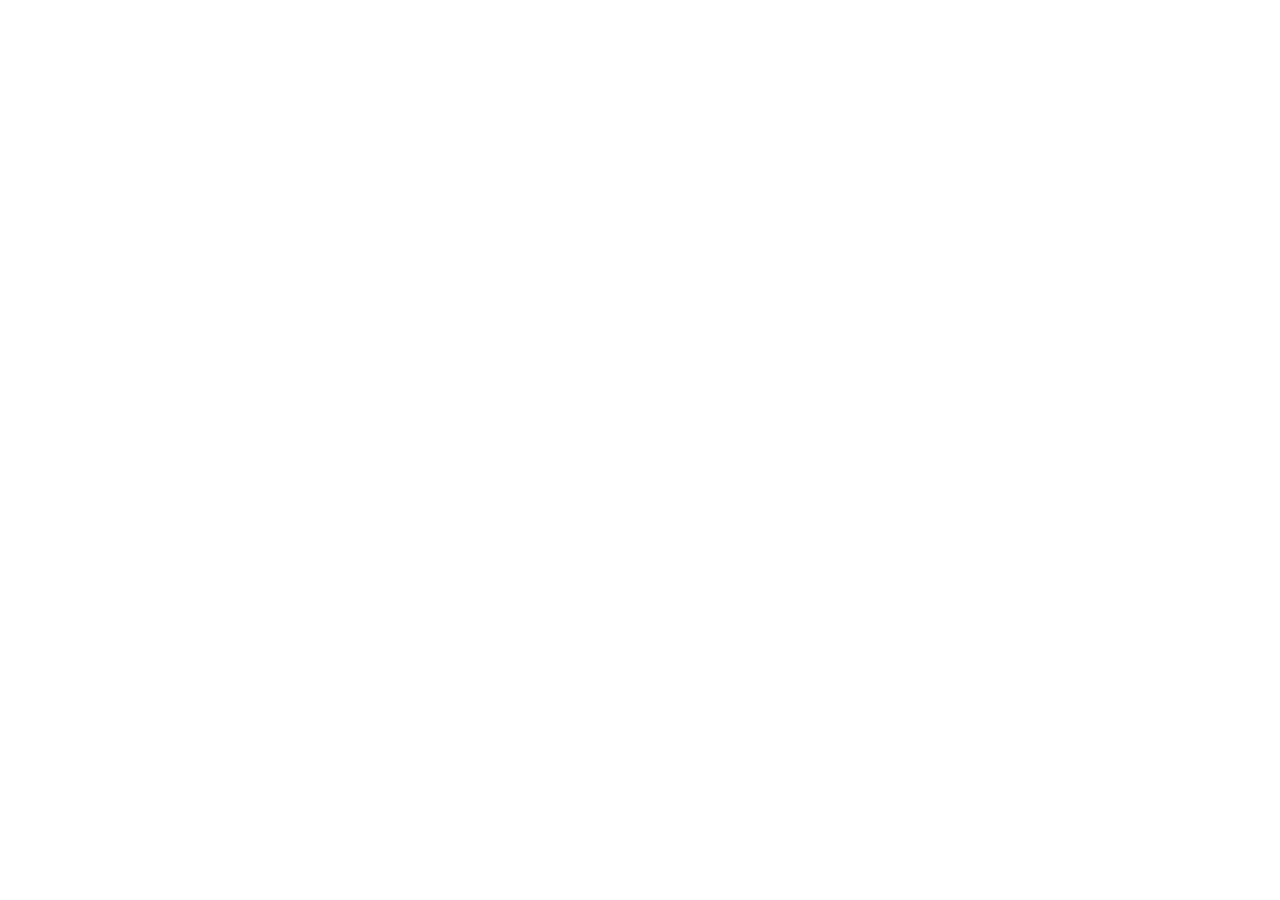
==== commit a9e6d53c: "絵本LPをwww.linowellbeing.com/ehon/へ移転（転送ページ設置） Co-Authored-By: Claude Fable 5 <noreply@anthropic.com>" ====
--- a/ehon/index.html
+++ b/ehon/index.html
@@ -3,183 +3,13 @@
 <head>
 <meta charset="utf-8">
 <meta name="viewport" content="width=device-width, initial-scale=1">
-<title>あなたの物語を紙の絵本に｜AI絵本づくり体験60分</title>
-<meta name="description" content="絵が描けなくても、パソコンが苦手でも。あなたの物語が紙の絵本になって手元に届く。AI絵本づくり体験60分。">
-<style>
-:root{
-  --cream:#faf6ee;
-  --terra:#b5674c;
-  --terra-dark:#9a533c;
-  --green:#3d5a45;
-  --ink:#4a4038;
-  --card:#ffffff;
-}
-*{margin:0;padding:0;box-sizing:border-box}
-body{font-family:"Hiragino Maru Gothic ProN","Zen Maru Gothic",system-ui,sans-serif;
-     background:var(--cream);color:var(--ink);line-height:2;text-align:left}
-.wrap{max-width:640px;margin:0 auto}
-.sec img{width:100%;display:block}
-.txt{background:var(--cream);padding:48px 28px}
-.txt h2{color:var(--green);font-size:1.25rem;font-weight:800;margin-bottom:20px;line-height:1.6}
-.txt h2 span{border-bottom:3px solid var(--terra);padding-bottom:2px}
-.txt p{font-size:.98rem;margin-bottom:16px}
-.txt p:last-child{margin-bottom:0}
-.photo{background:#fff;border-radius:20px;padding:20px;margin:20px 0;box-shadow:0 4px 16px rgba(74,64,56,.08)}
-.photo img{width:100%;border-radius:12px;display:block}
-.photo .cap{font-size:.85rem;color:#7a6f64;margin-top:10px;text-align:center}
-.cta{padding:36px 28px;text-align:center;background:var(--cream)}
-.cta a{display:block;max-width:420px;margin:0 auto;padding:20px 24px;background:var(--terra);
-       color:#fff;font-weight:800;font-size:1.05rem;text-decoration:none;border-radius:999px;
-       box-shadow:0 4px 0 var(--terra-dark);line-height:1.5}
-.cta a:hover{transform:translateY(-1px)}
-.cta .note{font-size:.82rem;color:#7a6f64;margin-top:12px}
-.faq{background:#fff;border-radius:20px;padding:28px 24px;margin-top:8px}
-.faq dt{font-weight:800;color:var(--green);margin-top:22px;line-height:1.7}
-.faq dt:first-child{margin-top:0}
-.faq dd{margin-top:8px;font-size:.95rem}
-.profile-name{font-weight:800;font-size:1.05rem;margin-bottom:4px}
-.profile-title{font-size:.88rem;color:#7a6f64;margin-bottom:18px}
-footer{padding:36px 28px 48px;text-align:center;font-size:.82rem;color:#7a6f64}
-footer a{color:#7a6f64}
-.timeline{background:#fff;border-radius:20px;padding:28px 24px;margin-top:8px}
-.timeline .row{display:flex;gap:16px;padding:12px 4px;border-bottom:1px dashed #e5dcd0;align-items:baseline}
-.timeline .row:last-child{border-bottom:none}
-.timeline .min{color:var(--terra);font-weight:800;white-space:nowrap;min-width:3.4em;text-align:right}
-.timeline .what{font-size:.95rem}
-.note-box{background:var(--cream);border:1.5px solid var(--terra);border-radius:14px;padding:16px 18px;margin-top:20px;font-size:.9rem}
-.omiyage{background:#fff;border-radius:20px;padding:28px 24px;margin-top:8px;list-style:none}
-.omiyage li{position:relative;padding-left:30px;margin-bottom:14px;font-weight:800;color:var(--green)}
-.omiyage li:last-child{margin-bottom:0}
-.omiyage li::before{content:"🎁";position:absolute;left:0}
-.omiyage li small{display:block;font-weight:400;color:var(--ink);font-size:.88rem}
-.naze-list{list-style:none;margin-top:8px}
-.naze-list li{display:flex;gap:14px;align-items:center;background:#fff;border-radius:16px;padding:18px 20px;margin-bottom:14px;box-shadow:0 4px 16px rgba(74,64,56,.06);font-weight:800;line-height:1.8}
-.naze-list .num{flex:none;width:38px;height:38px;border-radius:50%;border:2px solid var(--ink);display:flex;align-items:center;justify-content:center;font-size:1.05rem}
-.naze-close{text-align:center;font-weight:800;font-size:1.05rem;margin-top:24px}
-</style>
+<title>移転しました｜AI絵本づくり体験60分</title>
+<meta http-equiv="refresh" content="0; url=https://www.linowellbeing.com/ehon/">
+<link rel="canonical" href="https://www.linowellbeing.com/ehon/">
+<meta name="robots" content="noindex">
 </head>
-<body>
-<div class="wrap">
-
-  <!-- 1. ヒーロー -->
-  <div class="sec"><img src="lp_01_hero.jpg" alt="あなたの物語が、紙の絵本になって手元に届く。AI絵本づくり体験60分"></div>
-
-  <div class="cta">
-    <a href="https://mosh.jp/services/403254">体験60分に申し込む</a>
-    <div class="note">完全個別・Zoom開催／3,300円（税込）</div>
-  </div>
-
-  <!-- 2. 共感導入 -->
-  <div class="sec"><img src="lp_02_kyokan.jpg" alt="いつか絵本を、と思ったまま何年も経っていませんか"></div>
-
-  <!-- 3. なぜ完成しないのか -->
-  <div class="txt">
-    <h2><span>なぜ、完成しないのか</span></h2>
-    <p>止まる場所は、決まっています。</p>
-    <ul class="naze-list">
-      <li><span class="num">1</span><span>どんなお話にしていいか、まとまらない</span></li>
-      <li><span class="num">2</span><span>キャラクターデザインが、うまくできない</span></li>
-      <li><span class="num">3</span><span>仕上げと出版の手順で、力尽きてしまう</span></li>
-    </ul>
-    <p class="naze-close">才能の問題ではありません。<br>順番の問題です。</p>
-  </div>
-
-  <!-- 4. 届くまでの地図 -->
-  <div class="sec"><img src="lp_04_michisuji.jpg" alt="お渡しするのは届くまでの地図です"></div>
-
-  <!-- 5. 実例（実写真・HTMLテキスト） -->
-  <div class="txt">
-    <h2><span>言葉より、実物を見てください</span></h2>
-    <p>私は自分の絵本『まほうじゃないよ、まいにちだよ』を、原稿から出版まで自分の手で完成させ、紙の本にして届けました。</p>
-    <p>その道のりでつまずいた場所は、すべて手順書にしてあります。</p>
-    <div class="photo">
-      <img src="photo_jicho.jpg" alt="自著『まほうじゃないよ、まいにちだよ』の紙版">
-      <div class="cap">自著『まほうじゃないよ、まいにちだよ』（ペーパーバック）</div>
-    </div>
-    <p>そして先日、伴走させていただいたみちこさんの絵本も、ペーパーバックになって手元に届きました。</p>
-    <div class="photo">
-      <img src="photo_michiko.jpg" alt="みちこさんの絵本のペーパーバック">
-      <div class="cap">みちこさんの絵本。原稿づくりから出版まで伴走しました</div>
-    </div>
-    <p>絵本づくりは、特別な人のものではありません。</p>
-    <p>正しい順番で進めば、あなたの物語も紙の1冊になります。</p>
-  </div>
-
-  <!-- 6. 講座全体の道 -->
-  <div class="sec"><img src="lp_06_kaidan.jpg" alt="この講座は2段階です。体験60分と個別伴走3ヶ月"></div>
-
-  <!-- 7. 体験の中身 -->
-  <div class="txt">
-    <h2><span>体験60分の中身</span></h2>
-    <p>完全個別のマンツーマン（Zoom）です。</p>
-    <div class="timeline">
-      <div class="row"><span class="min">5分</span><span class="what">ごあいさつ・今日のゴール確認</span></div>
-      <div class="row"><span class="min">20分</span><span class="what">紙の本になるまでの流れをまるごと解説（工程地図）</span></div>
-      <div class="row"><span class="min">15分</span><span class="what">使うツールのご紹介（絵づくり・レイアウト・出版）</span></div>
-      <div class="row"><span class="min">15分</span><span class="what">どんな絵本を作りたいか、お話を伺いながら進み方を整理</span></div>
-      <div class="row"><span class="min">5分</span><span class="what">次にやることの整理</span></div>
-    </div>
-    <div class="note-box">この体験では、絵本の制作作業は行いません。完成までの流れと、使う道具を知っていただく60分です。</div>
-  </div>
-
-  <div class="txt">
-    <h2><span>持ち帰っていただくもの</span></h2>
-    <ul class="omiyage">
-      <li>出版までの工程地図<small>判型・ページ数・つまずきポイント込み</small></li>
-      <li>次にやることメモ<small>あなたの目的に合わせた、最初の一歩から</small></li>
-    </ul>
-    <p style="margin-top:20px">終わったとき「何をどの順番で、どんな道具でやれば届くか分かった」になっていることがゴールです。</p>
-  </div>
-
-  <!-- 8. プロフィール（HTMLテキスト） -->
-  <div class="txt">
-    <h2><span>ご一緒するのは</span></h2>
-    <div class="profile-name">益田千穂</div>
-    <div class="profile-title">ハーモニーデザイン｜AI絵本講師×ライフコーチ・物語を形にする伴走者</div>
-    <p>わたし自身、最初の1冊を出すまでに同じ壁を全部通りました。</p>
-    <p>何から始めればいいか分からない。作りかけで止まる。手順を調べるだけで日が暮れる。</p>
-    <p>その道のりをぜんぶ手順書にして、自分の絵本『まほうじゃないよ、まいにちだよ』を紙の本にして出版しました。</p>
-    <p>教えるのは作り方ではなく「最後まで出す順番」です。</p>
-    <p>急がせません。答えも渡しません。でも、止まらせません。</p>
-  </div>
-
-  <!-- 9. 価格・申込 -->
-  <div class="sec"><img src="lp_09_price.jpg" alt="絵本づくり体験60分 3,300円（税込・クレジットカード決済）お申し込みの流れ"></div>
-
-  <div class="cta">
-    <a href="https://mosh.jp/services/403254">体験60分に申し込む</a>
-    <div class="note">予約ページで日時を選んで、そのまま決済できます</div>
-  </div>
-
-  <!-- 10. FAQ（HTMLテキスト） -->
-  <div class="txt">
-    <h2><span>よくあるご質問</span></h2>
-    <dl class="faq">
-      <dt>Q. 60分で絵本が完成しますか？</dt>
-      <dd>完成しません。完成までの正しい順番と地図を持ち帰っていただく講座です。だからこそ、体験のあとにご自分で進めることができます。</dd>
-      <dt>Q. 絵が描けません。パソコンも苦手です。</dt>
-      <dd>絵はAIが描いてくれます。体験当日はZoomができる環境とメモだけあれば大丈夫です。ChatGPTやCanvaの登録も不要です。</dd>
-      <dt>Q. この先、完成までに何が必要ですか？</dt>
-      <dd>先に全部お伝えしておきます。パソコン（レイアウトと出版の工程で必要です。スマホだけでは完成まで行けません）、ChatGPTのアカウント（1冊分の絵を作るには有料プラン・月額約3,000円が現実的です）、Canva（無料版でOKです）、Amazonのアカウント（出版の登録自体は無料です）。出版にお金はかかりません。紙の本を確認する校正刷りだけ、1冊分の実費がかかります。</dd>
-      <dt>Q. 制作を代行してもらえますか？</dt>
-      <dd>基本的に代行はしません。作業代行が必要な場合は別途ご相談ください。</dd>
-      <dt>Q. Zoomが初めてです。</dt>
-      <dd>お申し込み時にお知らせいただければ、接続方法をご案内します。</dd>
-    </dl>
-  </div>
-
-  <!-- 11. 締め -->
-  <div class="sec"><img src="lp_11_cta.jpg" alt="作りかけのまま眠っている物語はありませんか"></div>
-
-  <div class="cta">
-    <a href="https://mosh.jp/services/403254">体験60分に申し込む</a>
-  </div>
-
-  <footer>
-    ハーモニーデザイン<br>
-    <a href="https://www.linowellbeing.com/tokusho/">特定商取引法に基づく表記</a>
-  </footer>
-
-</div>
+<body style="font-family:sans-serif;text-align:center;padding:60px 20px;">
+<p>ページは移転しました。自動で移動しない場合は、こちらをクリックしてください。</p>
+<p><a href="https://www.linowellbeing.com/ehon/">https://www.linowellbeing.com/ehon/</a></p>
 </body>
 </html>
